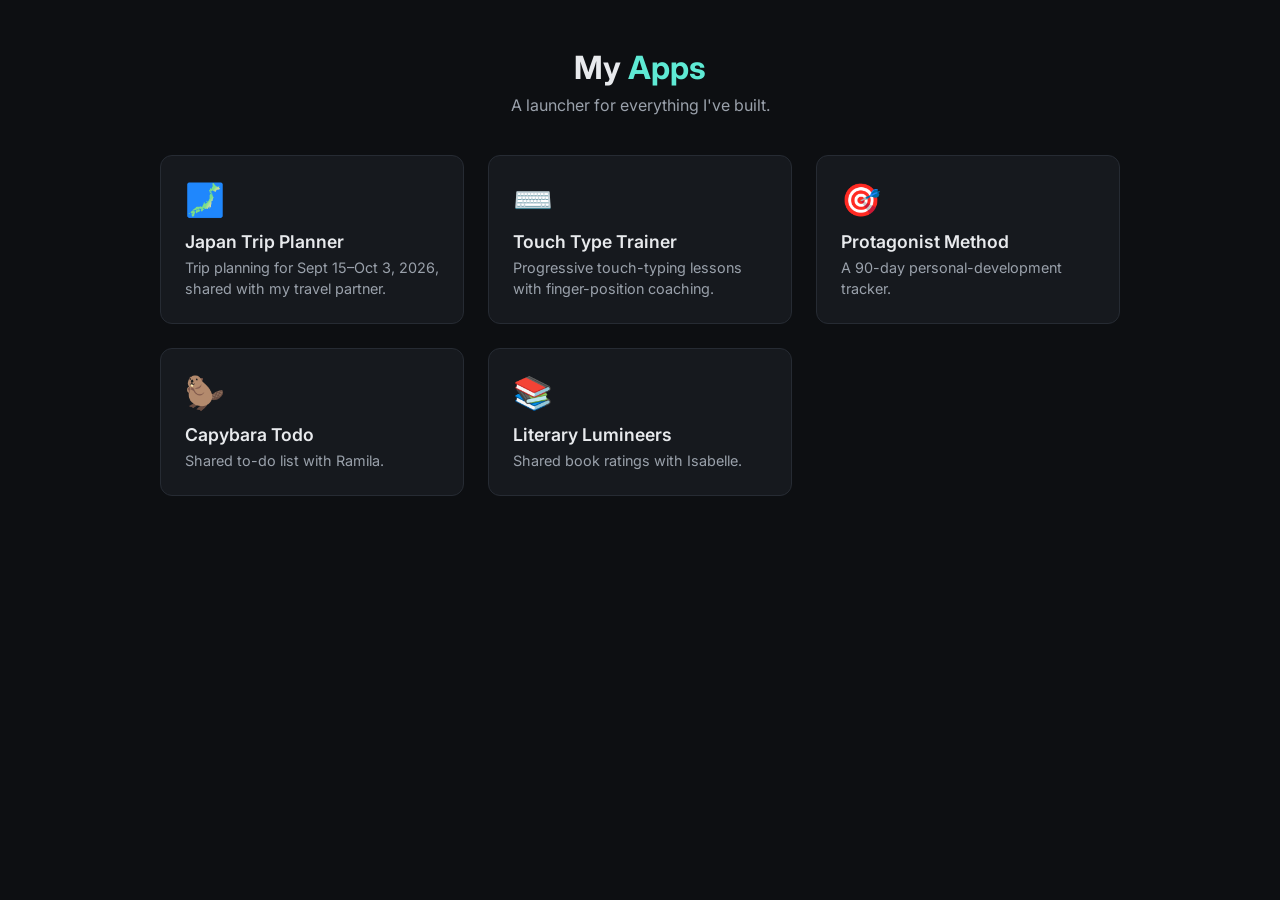
==== public/index.html @ d84cdaf9 "Initial commit: my-apps dashboard Static launcher page linking to Japan Trip Planner, Touch Type Tra" ====
<!DOCTYPE html>
<html lang="en">
<head>
  <meta charset="UTF-8" />
  <meta name="viewport" content="width=device-width, initial-scale=1.0" />
  <title>My Apps</title>
  <link rel="icon" href="data:image/svg+xml,<svg xmlns=%22http://www.w3.org/2000/svg%22 viewBox=%220 0 100 100%22><text y=%22.9em%22 font-size=%2290%22>🚀</text></svg>" />
  <link rel="preconnect" href="https://fonts.googleapis.com" />
  <link rel="preconnect" href="https://fonts.gstatic.com" crossorigin />
  <link href="https://fonts.googleapis.com/css2?family=Inter:wght@400;600;700&display=swap" rel="stylesheet" />
  <link rel="stylesheet" href="css/style.css" />
</head>
<body>
  <header>
    <h1>My <span>Apps</span></h1>
    <p>A launcher for everything I've built.</p>
  </header>

  <main class="grid" id="app-grid"></main>

  <script src="js/apps.js"></script>
</body>
</html>
---- public/css/style.css ----
:root {
  --bg: #0d0f12;
  --bg-card: #16191e;
  --border: #262b33;
  --text: #e8eaed;
  --text-muted: #9aa1ab;
  --accent: #5eead4;
}

* {
  box-sizing: border-box;
}

body {
  margin: 0;
  min-height: 100vh;
  background: var(--bg);
  color: var(--text);
  font-family: "Inter", -apple-system, BlinkMacSystemFont, "Segoe UI", Roboto, sans-serif;
  padding: 3rem 1.5rem 4rem;
}

header {
  max-width: 960px;
  margin: 0 auto 2.5rem;
  text-align: center;
}

h1 {
  margin: 0 0 0.5rem;
  font-size: 2rem;
  font-weight: 700;
}

h1 span {
  color: var(--accent);
}

header p {
  margin: 0;
  color: var(--text-muted);
}

.grid {
  max-width: 960px;
  margin: 0 auto;
  display: grid;
  grid-template-columns: repeat(auto-fill, minmax(240px, 1fr));
  gap: 1.5rem;
}

.card {
  display: block;
  background: var(--bg-card);
  border: 1px solid var(--border);
  border-radius: 12px;
  padding: 1.5rem;
  text-decoration: none;
  color: inherit;
  transition: transform 0.15s ease, box-shadow 0.15s ease, border-color 0.15s ease;
}

.card:hover,
.card:focus-visible {
  transform: translateY(-4px);
  border-color: var(--accent);
  box-shadow: 0 8px 24px rgba(94, 234, 212, 0.15);
}

.card-icon {
  font-size: 2rem;
  display: block;
  margin-bottom: 0.75rem;
}

.card-title {
  margin: 0 0 0.4rem;
  font-size: 1.1rem;
  font-weight: 600;
}

.card-desc {
  margin: 0;
  font-size: 0.9rem;
  color: var(--text-muted);
  line-height: 1.4;
}
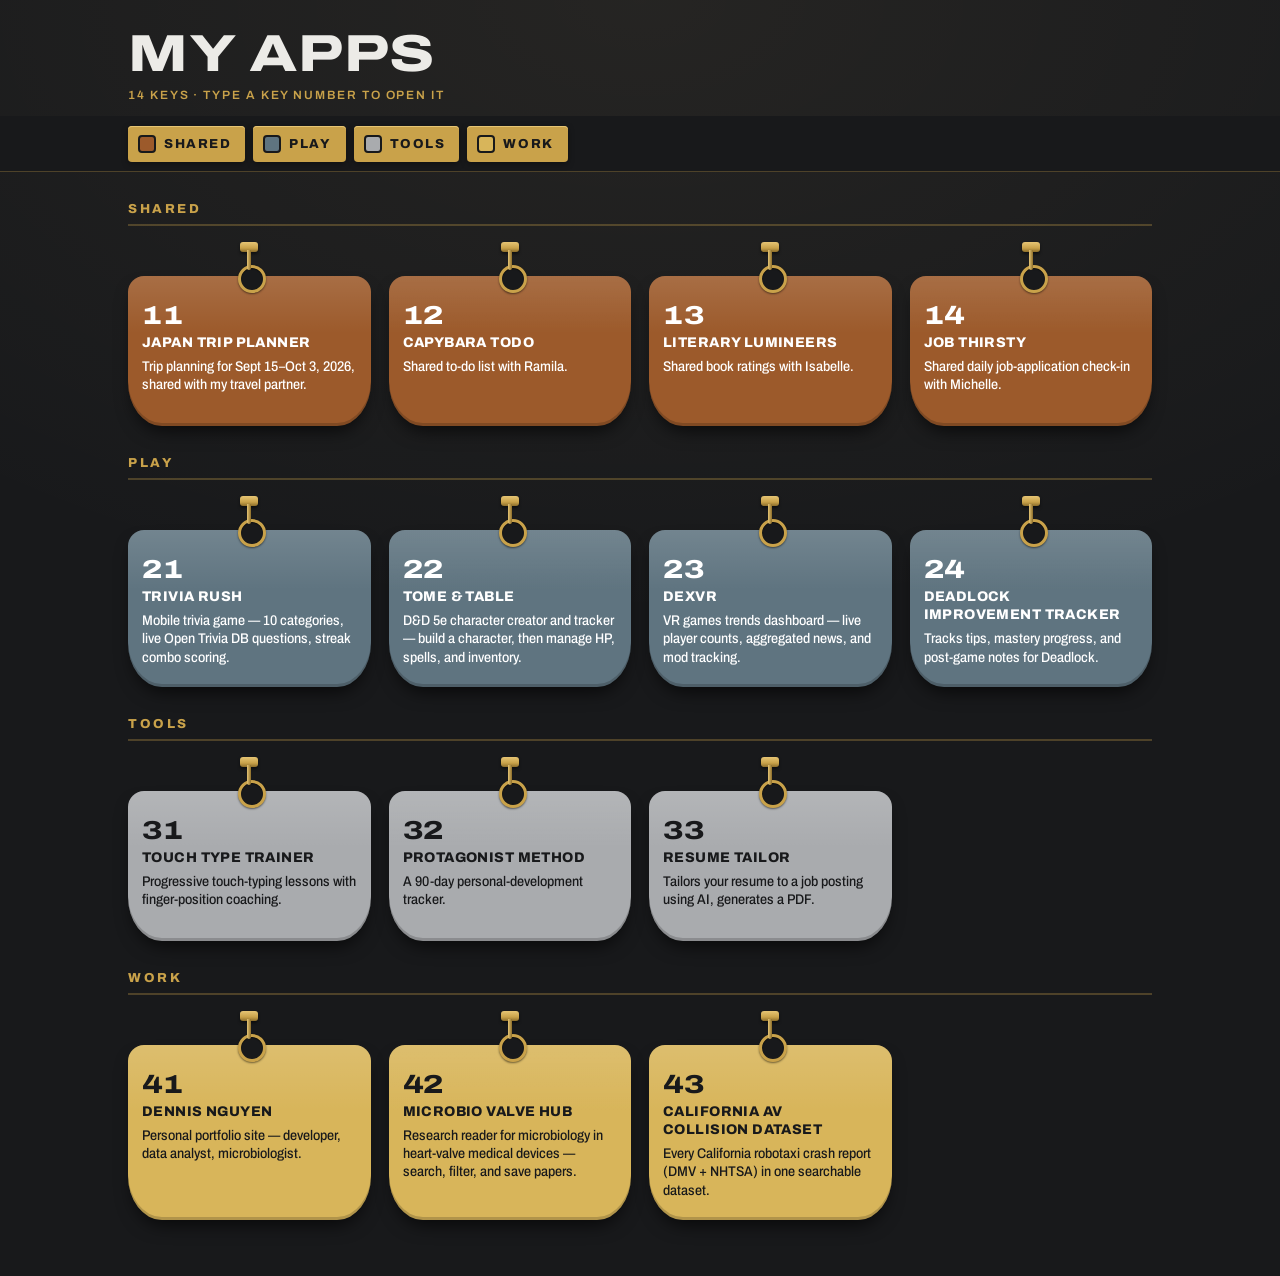
==== commit 49eb2a93: "Redesign dashboard as a front-desk key board Apps hang as coloured key fobs on brass hooks, grouped " ====
--- a/public/index.html
+++ b/public/index.html
@@ -2,21 +2,32 @@
 <html lang="en">
 <head>
   <meta charset="UTF-8" />
-  <meta name="viewport" content="width=device-width, initial-scale=1.0" />
+  <meta name="viewport" content="width=device-width, initial-scale=1.0, viewport-fit=cover" />
   <title>My Apps</title>
-  <link rel="icon" href="data:image/svg+xml,<svg xmlns=%22http://www.w3.org/2000/svg%22 viewBox=%220 0 100 100%22><text y=%22.9em%22 font-size=%2290%22>🚀</text></svg>" />
+
+  <link rel="manifest" href="manifest.json" />
+  <meta name="theme-color" content="#18191b" />
+
+  <link rel="icon" href="data:image/svg+xml,<svg xmlns=%22http://www.w3.org/2000/svg%22 viewBox=%2214 8 72 82%22><rect x=%2242%22 y=%2210%22 width=%2216%22 height=%227%22 rx=%222%22 fill=%22%23c9a24a%22/><rect x=%2248.5%22 y=%2215%22 width=%223%22 height=%2213%22 fill=%22%23b08a3a%22/><path d=%22M27 30h46a6 6 0 0 1 6 6v28c0 13-15 22-29 22s-29-9-29-22V36a6 6 0 0 1 6-6z%22 fill=%22%23d8b55a%22/><circle cx=%2250%22 cy=%2231%22 r=%226.5%22 fill=%22%2318191b%22 stroke=%22%23c9a24a%22 stroke-width=%222.5%22/></svg>" />
+  <link rel="apple-touch-icon" href="icons/apple-touch-icon.png" />
+  <meta name="apple-mobile-web-app-capable" content="yes" />
+  <meta name="apple-mobile-web-app-status-bar-style" content="black-translucent" />
+  <meta name="apple-mobile-web-app-title" content="My Apps" />
+
   <link rel="preconnect" href="https://fonts.googleapis.com" />
   <link rel="preconnect" href="https://fonts.gstatic.com" crossorigin />
-  <link href="https://fonts.googleapis.com/css2?family=Inter:wght@400;600;700&display=swap" rel="stylesheet" />
+  <link href="https://fonts.googleapis.com/css2?family=Archivo:wdth,wght@62..125,500..800&display=swap" rel="stylesheet" />
   <link rel="stylesheet" href="css/style.css" />
 </head>
 <body>
-  <header>
-    <h1>My <span>Apps</span></h1>
-    <p>A launcher for everything I've built.</p>
+  <header class="desk">
+    <h1>My Apps</h1>
+    <p class="desk-sub"><span id="count"></span><span class="desk-hint"> · type a key number to open it</span></p>
   </header>
 
-  <main class="grid" id="app-grid"></main>
+  <nav class="index" id="index" aria-label="Rows"></nav>
+
+  <main class="board" id="app-grid"></main>
 
   <script src="js/apps.js"></script>
 </body>
--- a/public/css/style.css
+++ b/public/css/style.css
@@ -1,87 +1,367 @@
 :root {
-  --bg: #0d0f12;
-  --bg-card: #16191e;
-  --border: #262b33;
-  --text: #e8eaed;
-  --text-muted: #9aa1ab;
-  --accent: #5eead4;
+  --board: #18191b;
+  --brass: #c9a24a;
+  --brass-hi: #e6c574;
+  --brass-lo: #8c6d2a;
+  --brass-dim: rgba(201, 162, 74, 0.3);
+  --text: #ecebe7;
+
+  --shared: #9c5a2b;
+  --play: #5f7480;
+  --tools: #a9abae;
+  --work: #d8b55a;
+  --work-ink: #18191b;
+
+  --gutter: clamp(16px, 4vw, 48px);
+  --index-h: 56px;
+  --fob-text: 14px;
 }
 
 * {
   box-sizing: border-box;
+}
+
+html {
+  scroll-padding-top: calc(var(--index-h) + env(safe-area-inset-top));
+  scrollbar-color: var(--brass-dim) var(--board);
+}
+
+@media (prefers-reduced-motion: no-preference) {
+  html {
+    scroll-behavior: smooth;
+  }
 }
 
 body {
   margin: 0;
   min-height: 100vh;
-  background: var(--bg);
   color: var(--text);
-  font-family: "Inter", -apple-system, BlinkMacSystemFont, "Segoe UI", Roboto, sans-serif;
-  padding: 3rem 1.5rem 4rem;
-}
-
-header {
-  max-width: 960px;
-  margin: 0 auto 2.5rem;
-  text-align: center;
+  font-family: "Archivo", system-ui, sans-serif;
+  background-color: var(--board);
+  background-image: radial-gradient(120% 70% at 50% 0%, rgba(255, 220, 160, 0.06), transparent 70%);
+  padding-bottom: calc(56px + env(safe-area-inset-bottom));
+}
+
+::selection {
+  background: var(--brass);
+  color: var(--board);
+}
+
+/* Covers the translucent status bar when installed on iOS. */
+body::before {
+  content: "";
+  position: fixed;
+  inset: 0 0 auto;
+  height: env(safe-area-inset-top);
+  background: var(--board);
+  z-index: 3;
+}
+
+.desk {
+  max-width: 1120px;
+  margin: 0 auto;
+  padding: calc(28px + env(safe-area-inset-top)) var(--gutter) 14px;
 }
 
 h1 {
-  margin: 0 0 0.5rem;
-  font-size: 2rem;
-  font-weight: 700;
-}
-
-h1 span {
-  color: var(--accent);
-}
-
-header p {
   margin: 0;
-  color: var(--text-muted);
-}
-
-.grid {
-  max-width: 960px;
+  font-size: clamp(30px, 6vw, 52px);
+  font-weight: 800;
+  font-stretch: 125%;
+  letter-spacing: 0.01em;
+  text-transform: uppercase;
+  line-height: 1;
+}
+
+.desk-sub {
+  margin: 8px 0 0;
+  font-size: 12px;
+  font-weight: 600;
+  letter-spacing: 0.16em;
+  text-transform: uppercase;
+  color: var(--brass);
+}
+
+.desk-hint {
+  display: none;
+}
+
+@media (hover: hover) and (pointer: fine) {
+  .desk-hint {
+    display: inline;
+  }
+}
+
+/* Thumb index: brass tabs that jump to a row. */
+.index {
+  position: sticky;
+  top: env(safe-area-inset-top);
+  z-index: 2;
+  display: flex;
+  gap: 8px;
+  min-height: var(--index-h);
+  align-items: center;
+  overflow-x: auto;
+  padding: 0 var(--gutter);
+  background: var(--board);
+  border-bottom: 1px solid var(--brass-dim);
+  scrollbar-width: none;
+}
+
+@media (min-width: 1184px) {
+  .index {
+    padding-left: calc((100vw - 1120px) / 2 + var(--gutter));
+  }
+}
+
+.tab {
+  flex: 1 0 auto;
+  justify-content: center;
+  display: inline-flex;
+  align-items: center;
+  gap: 8px;
+  min-height: 36px;
+  padding: 0 14px 0 10px;
+  border-radius: 4px;
+  background: var(--brass);
+  color: var(--board);
+  font-size: 13px;
+  font-weight: 800;
+  letter-spacing: 0.12em;
+  text-transform: uppercase;
+  text-decoration: none;
+  box-shadow: inset 0 1px 0 var(--brass-hi), 0 2px 6px rgba(0, 0, 0, 0.35);
+}
+
+@media (max-width: 479px) {
+  .index {
+    gap: 6px;
+  }
+
+  .tab {
+    gap: 6px;
+    padding: 0 8px;
+    font-size: 12px;
+    letter-spacing: 0.06em;
+  }
+}
+
+@media (min-width: 640px) {
+  .tab {
+    flex-grow: 0;
+  }
+}
+
+.tab::before {
+  content: "";
+  width: 14px;
+  height: 14px;
+  border-radius: 4px;
+  border: 2px solid var(--board);
+  background: var(--row);
+}
+
+.tab:hover {
+  background: var(--brass-hi);
+}
+
+.tab:focus-visible {
+  outline: 2px solid var(--brass-hi);
+  outline-offset: 3px;
+}
+
+.tab--shared, .row--shared { --row: var(--shared); --ink: #fff; }
+.tab--play, .row--play { --row: var(--play); --ink: #fff; }
+.tab--tools, .row--tools { --row: var(--tools); --ink: var(--work-ink); }
+.tab--work, .row--work { --row: var(--work); --ink: var(--work-ink); }
+.tab--other, .row--other { --row: var(--brass-lo); --ink: #fff; }
+
+.board {
+  max-width: 1120px;
   margin: 0 auto;
+  padding: 0 var(--gutter);
+}
+
+.row {
+  padding-top: 30px;
+}
+
+.row h2 {
+  margin: 0 0 16px;
+  padding-bottom: 8px;
+  border-bottom: 2px solid var(--brass-dim);
+  font-size: 13px;
+  font-weight: 800;
+  letter-spacing: 0.2em;
+  text-transform: uppercase;
+  color: var(--brass);
+}
+
+.hooks {
+  list-style: none;
+  margin: 0;
+  padding: 0;
   display: grid;
-  grid-template-columns: repeat(auto-fill, minmax(240px, 1fr));
-  gap: 1.5rem;
-}
-
-.card {
-  display: block;
-  background: var(--bg-card);
-  border: 1px solid var(--border);
-  border-radius: 12px;
-  padding: 1.5rem;
+  grid-template-columns: repeat(2, minmax(0, 1fr));
+  gap: 12px 12px;
+}
+
+@media (min-width: 640px) {
+  .hooks {
+    grid-template-columns: repeat(auto-fill, minmax(196px, 1fr));
+    gap: 16px 18px;
+  }
+}
+
+/* Each slot carries its own brass hook: a screwed plate and a stem down to the ring. */
+.hooks li {
+  position: relative;
+  padding-top: 34px;
+}
+
+.hooks li::before {
+  content: "";
+  position: absolute;
+  top: 0;
+  left: 50%;
+  width: 18px;
+  height: 10px;
+  margin-left: -9px;
+  border-radius: 3px;
+  background: linear-gradient(180deg, var(--brass-hi), var(--brass) 60%, var(--brass-lo));
+  box-shadow: 0 2px 3px rgba(0, 0, 0, 0.5);
+}
+
+.hooks li::after {
+  content: "";
+  position: absolute;
+  top: 8px;
+  left: 50%;
+  width: 4px;
+  height: 20px;
+  margin-left: -2px;
+  border-radius: 0 0 2px 2px;
+  background: linear-gradient(90deg, var(--brass-hi), var(--brass-lo));
+}
+
+/* The fob: moulded plastic tag hanging from a brass ring. */
+.fob {
+  position: relative;
+  display: flex;
+  flex-direction: column;
+  gap: 6px;
+  height: 100%;
+  min-height: 108px;
+  padding: 24px 14px 20px;
+  border-radius: 16px 16px 34px 34px / 16px 16px 44px 44px;
+  background:
+    linear-gradient(180deg, rgba(255, 255, 255, 0.12), transparent 38%),
+    var(--row);
+  color: var(--ink);
   text-decoration: none;
-  color: inherit;
-  transition: transform 0.15s ease, box-shadow 0.15s ease, border-color 0.15s ease;
-}
-
-.card:hover,
-.card:focus-visible {
-  transform: translateY(-4px);
-  border-color: var(--accent);
-  box-shadow: 0 8px 24px rgba(94, 234, 212, 0.15);
-}
-
-.card-icon {
-  font-size: 2rem;
-  display: block;
-  margin-bottom: 0.75rem;
-}
-
-.card-title {
-  margin: 0 0 0.4rem;
-  font-size: 1.1rem;
-  font-weight: 600;
-}
-
-.card-desc {
-  margin: 0;
-  font-size: 0.9rem;
-  color: var(--text-muted);
-  line-height: 1.4;
-}
+  font-size: var(--fob-text);
+  line-height: 1.3;
+  box-shadow:
+    inset 0 -3px 0 rgba(0, 0, 0, 0.18),
+    0 10px 18px -6px rgba(0, 0, 0, 0.7);
+  transform-origin: 50% -14px;
+  -webkit-tap-highlight-color: transparent;
+}
+
+/* Brass ring through the punched hole, hanging on the hook. */
+.fob::before {
+  content: "";
+  position: absolute;
+  top: -11px;
+  left: 50%;
+  width: 22px;
+  height: 22px;
+  margin-left: -11px;
+  border-radius: 50%;
+  border: 3px solid var(--brass);
+  background: var(--board);
+  box-shadow: 0 1px 2px rgba(0, 0, 0, 0.5), inset 0 1px 1px rgba(0, 0, 0, 0.6);
+}
+
+.fob-num {
+  font-size: 26px;
+  font-weight: 800;
+  font-stretch: 125%;
+  line-height: 1;
+  font-variant-numeric: tabular-nums;
+  letter-spacing: 0.02em;
+}
+
+.fob-name {
+  font-weight: 800;
+  text-transform: uppercase;
+  letter-spacing: 0.03em;
+  text-wrap: balance;
+}
+
+/* Phones show number and name only; descriptions join on wider boards. */
+.fob-desc {
+  display: none;
+}
+
+@media (min-width: 640px) {
+  .fob {
+    min-height: 150px;
+    padding-top: 26px;
+  }
+
+  .fob-desc {
+    font-weight: 500;
+    font-stretch: 88%;
+    display: -webkit-box;
+    -webkit-line-clamp: 3;
+    -webkit-box-orient: vertical;
+    overflow: hidden;
+  }
+}
+
+.fob:focus-visible,
+.fob.is-armed {
+  outline: 3px solid var(--brass-hi);
+  outline-offset: 5px;
+}
+
+@media (prefers-reduced-motion: no-preference) {
+  /* Its own name, so the class restarts it even over the hover swing. */
+  .fob.is-swinging,
+  .fob.is-swinging:hover {
+    animation: swing-press 0.9s cubic-bezier(0.16, 1, 0.3, 1);
+  }
+
+  .fob.is-armed {
+    animation: stir 0.5s cubic-bezier(0.16, 1, 0.3, 1);
+  }
+}
+
+@media (hover: hover) and (prefers-reduced-motion: no-preference) {
+  .fob:hover {
+    animation: swing 0.9s cubic-bezier(0.16, 1, 0.3, 1);
+  }
+}
+
+@keyframes swing {
+  0% { transform: rotate(0); }
+  20% { transform: rotate(6deg); }
+  45% { transform: rotate(-3.5deg); }
+  70% { transform: rotate(1.4deg); }
+  100% { transform: rotate(0); }
+}
+
+@keyframes swing-press {
+  0% { transform: rotate(0); }
+  20% { transform: rotate(6deg); }
+  45% { transform: rotate(-3.5deg); }
+  70% { transform: rotate(1.4deg); }
+  100% { transform: rotate(0); }
+}
+
+@keyframes stir {
+  0% { transform: rotate(0); }
+  40% { transform: rotate(2deg); }
+  100% { transform: rotate(0); }
+}
